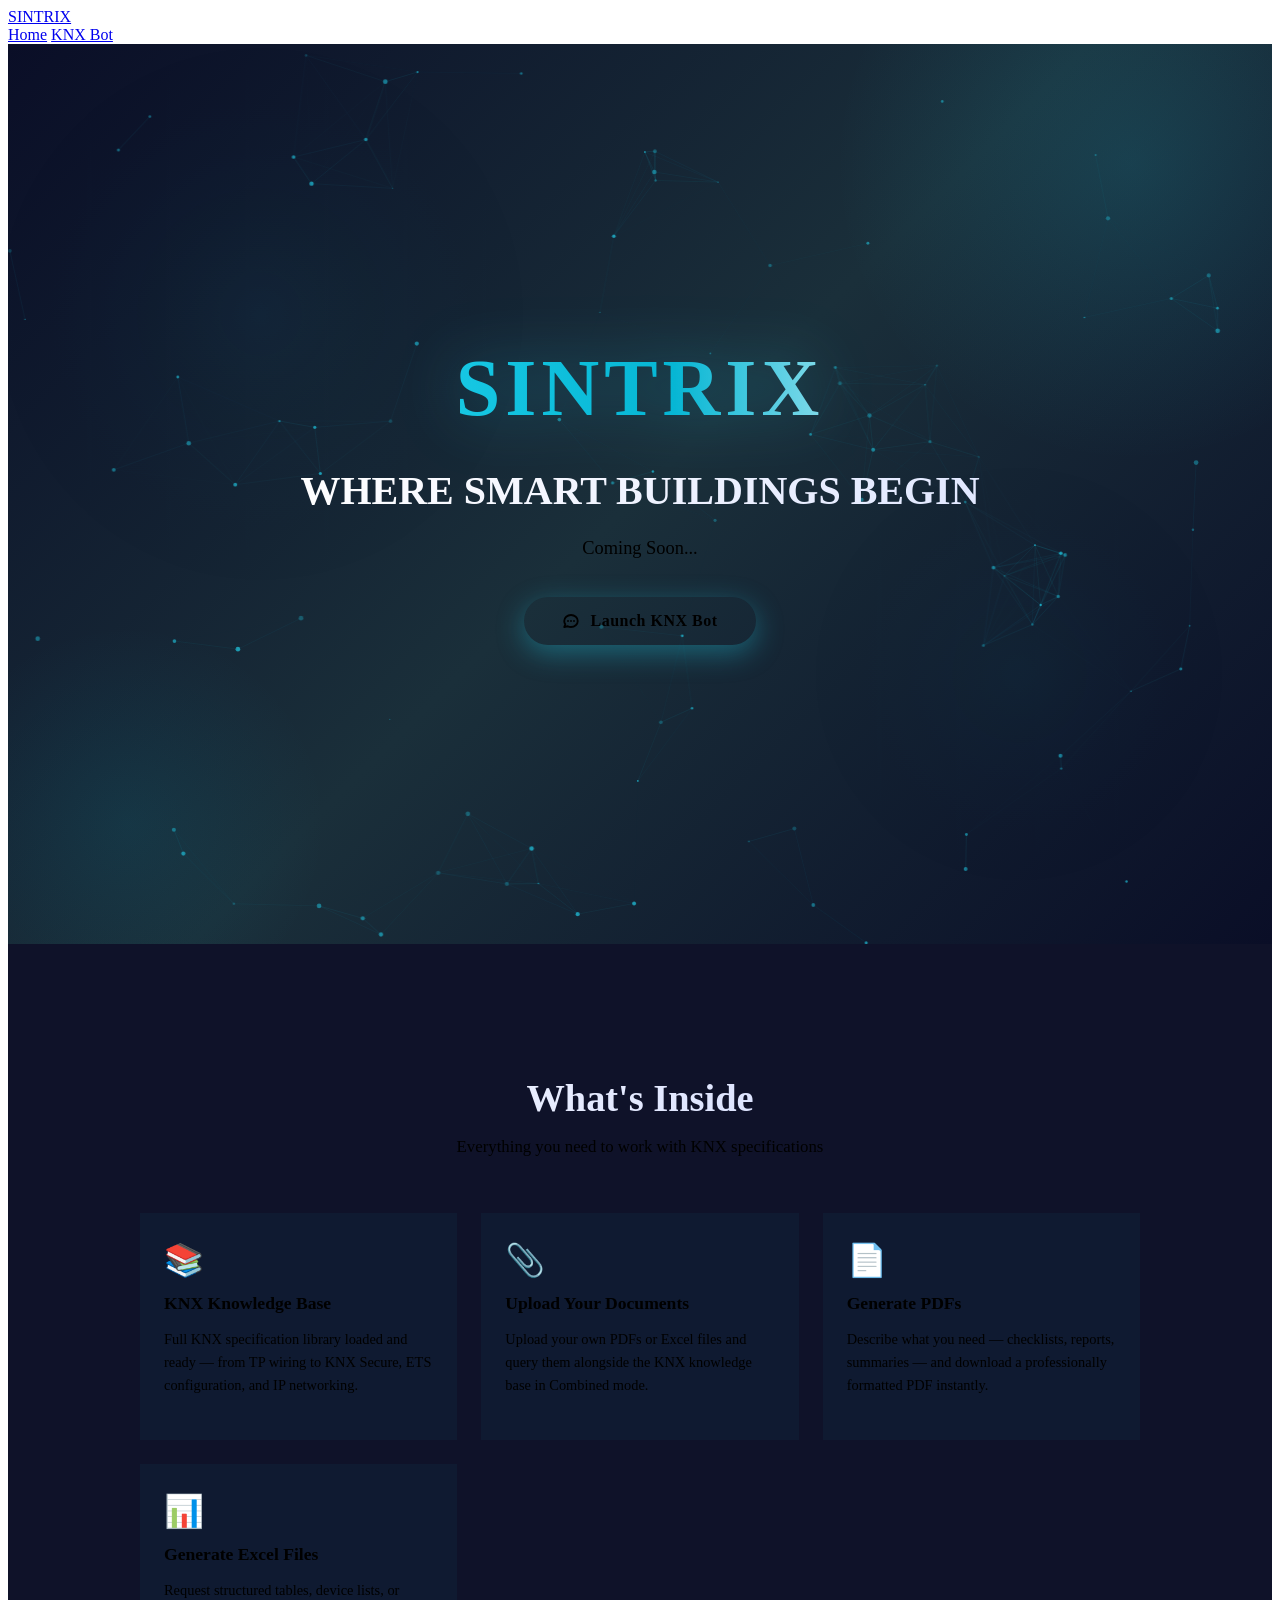
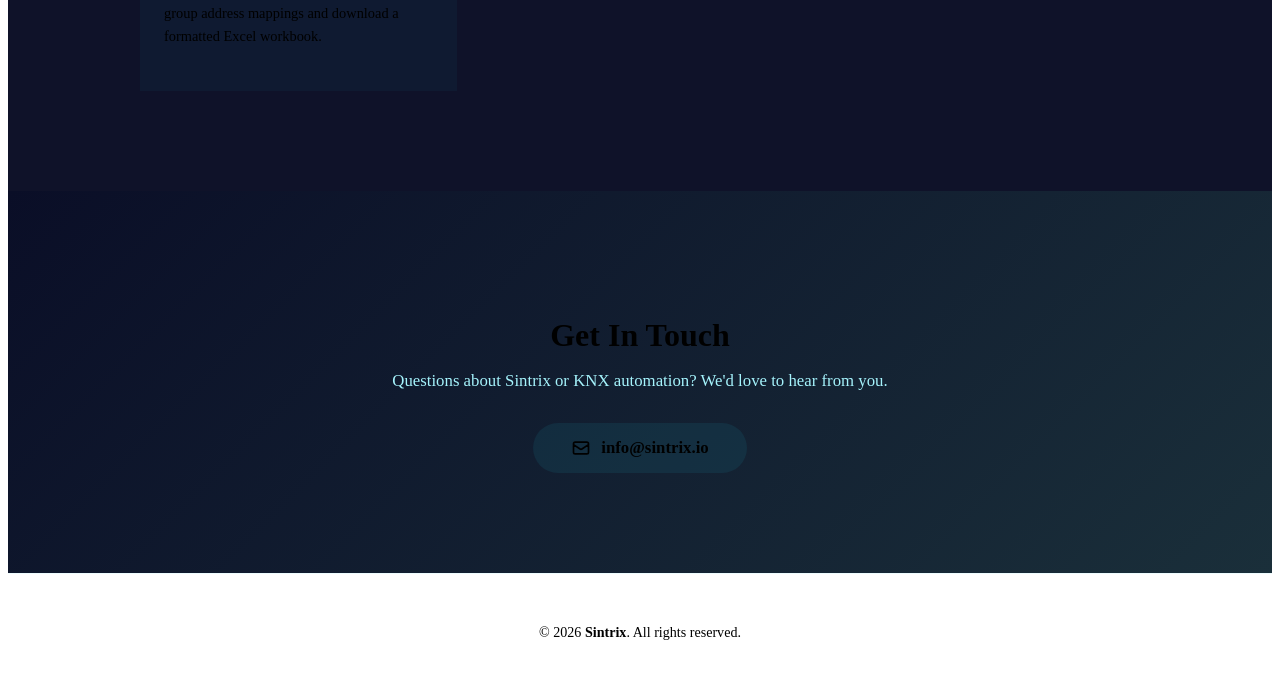
==== frontend/index.html @ 9a5b4a40 "Initial commit — Sintrix KNX Bot RAG4 Full-stack KNX expert chatbot: FastAPI backend, Vanilla JS fro" ====
<!DOCTYPE html>
<html lang="en">

<head>
  <meta charset="UTF-8" />
  <meta name="viewport" content="width=device-width, initial-scale=1.0" />
  <title>Sintrix — Engineering KNX Systems</title>
  <meta name="description" content="Sintrix — Engineering KNX Systems powered by KNX technology." />
  <link rel="stylesheet" href="/knx-bot/css/main.css" />
  <style>
    /* ── Hero ──────────────────────────────────────────────────── */
    .hero {
      min-height: 100vh;
      display: flex;
      align-items: center;
      justify-content: center;
      position: relative;
      overflow: hidden;
      background: linear-gradient(135deg, #0a0e27 0%, #1a2f3a 50%, #0a0e27 100%);
      padding-top: var(--nav-height);
    }

    .hero::before {
      content: '';
      position: absolute;
      width: 600px;
      height: 600px;
      background: radial-gradient(circle, rgba(34, 211, 238, 0.13) 0%, transparent 70%);
      border-radius: 50%;
      top: -180px;
      right: -160px;
      animation: orb-pulse 8s ease-in-out infinite;
      pointer-events: none;
    }

    .hero::after {
      content: '';
      position: absolute;
      width: 400px;
      height: 400px;
      background: radial-gradient(circle, rgba(6, 182, 212, 0.09) 0%, transparent 70%);
      border-radius: 50%;
      bottom: -80px;
      left: -80px;
      animation: orb-pulse 6s ease-in-out infinite reverse;
      pointer-events: none;
    }

    @keyframes orb-pulse {

      0%,
      100% {
        transform: scale(1);
        opacity: 1;
      }

      50% {
        transform: scale(1.1);
        opacity: 0.75;
      }
    }

    canvas#hero-particles {
      position: absolute;
      inset: 0;
      width: 100%;
      height: 100%;
      pointer-events: none;
      z-index: 0;
    }

    .hero-content {
      position: relative;
      z-index: 1;
      text-align: center;
      max-width: 860px;
      padding: 40px 24px;
    }

    .hero-logo {
      font-size: 5rem;
      font-weight: 700;
      letter-spacing: 5px;
      margin-bottom: 1.6rem;
      background: linear-gradient(90deg, #22d3ee 0%, #06b6d4 55%, #ffffff 100%);
      -webkit-background-clip: text;
      -webkit-text-fill-color: transparent;
      background-clip: text;
      filter: drop-shadow(0 0 32px rgba(34, 211, 238, 0.4));
    }

    .hero-tagline {
      font-size: 2.5rem;
      font-weight: 700;
      line-height: 1.2;
      margin-bottom: 1.2rem;
      background: linear-gradient(135deg, #ffffff 0%, #e0e7ff 100%);
      -webkit-background-clip: text;
      -webkit-text-fill-color: transparent;
      background-clip: text;
      padding-bottom: 0.2rem;
    }

    .hero-sub {
      font-size: 1.15rem;
      color: var(--text-secondary);
      margin-bottom: 2.4rem;
      max-width: 520px;
      margin-left: auto;
      margin-right: auto;
    }

    .hero-cta {
      display: inline-flex;
      align-items: center;
      gap: 10px;
      padding: 15px 38px;
      background: linear-gradient(135deg, var(--cyan) 0%, var(--cyan-dim) 100%);
      color: var(--bg-primary);
      font-weight: 700;
      font-size: 1rem;
      border-radius: 50px;
      text-decoration: none;
      box-shadow: 0 8px 28px rgba(34, 211, 238, 0.35);
      transition: transform 0.25s, box-shadow 0.25s;
      letter-spacing: 0.5px;
    }

    .hero-cta:hover {
      transform: translateY(-3px);
      box-shadow: 0 14px 40px rgba(34, 211, 238, 0.5);
    }

    .hero-cta svg {
      width: 18px;
      height: 18px;
      flex-shrink: 0;
    }

    /* ── Features section ─────────────────────────────────────── */
    .features-section {
      padding: 100px 24px;
      background: #0f1229;
      position: relative;
    }

    .features-section::before {
      content: '';
      position: absolute;
      top: 0;
      left: 0;
      right: 0;
      height: 1px;
      background: linear-gradient(90deg, transparent 0%, var(--cyan) 50%, transparent 100%);
    }

    .section-title {
      font-size: 2.4rem;
      font-weight: 700;
      text-align: center;
      margin-bottom: 0.8rem;
      background: linear-gradient(135deg, #ffffff 0%, #c7d2fe 100%);
      -webkit-background-clip: text;
      -webkit-text-fill-color: transparent;
      background-clip: text;
    }

    .section-sub {
      text-align: center;
      color: var(--text-secondary);
      font-size: 1.05rem;
      margin-bottom: 3.5rem;
    }

    .features-grid {
      display: grid;
      grid-template-columns: repeat(auto-fit, minmax(240px, 1fr));
      gap: 24px;
      max-width: 1000px;
      margin: 0 auto;
    }

    .feature-card {
      background: rgba(34, 211, 238, 0.04);
      border: 1px solid var(--cyan-border);
      border-radius: var(--radius);
      padding: 28px 24px;
      transition: border-color 0.3s, transform 0.3s, box-shadow 0.3s;
    }

    .feature-card:hover {
      border-color: var(--cyan);
      transform: translateY(-4px);
      box-shadow: 0 12px 36px rgba(34, 211, 238, 0.12);
    }

    .feature-icon {
      font-size: 2rem;
      margin-bottom: 14px;
    }

    .feature-title {
      font-size: 1.1rem;
      font-weight: 600;
      color: var(--cyan);
      margin-bottom: 8px;
    }

    .feature-desc {
      font-size: 0.9rem;
      color: var(--text-secondary);
      line-height: 1.6;
    }

    /* ── Contact section ──────────────────────────────────────── */
    .contact-section {
      padding: 100px 24px;
      background: linear-gradient(135deg, #0a0e27 0%, #1a2f3a 100%);
    }

    .contact-inner {
      text-align: center;
      max-width: 540px;
      margin: 0 auto;
    }

    .contact-title {
      font-size: 2rem;
      font-weight: 700;
      margin-bottom: 1rem;
    }

    .contact-text {
      color: #a5f3fc;
      font-size: 1.05rem;
      margin-bottom: 2rem;
    }

    .email-btn {
      display: inline-flex;
      align-items: center;
      gap: 10px;
      padding: 15px 38px;
      background: rgba(34, 211, 238, 0.08);
      border: 2px solid var(--cyan);
      border-radius: 50px;
      color: var(--cyan);
      text-decoration: none;
      font-size: 1.05rem;
      font-weight: 600;
      transition: background 0.3s, transform 0.25s, box-shadow 0.3s;
    }

    .email-btn:hover {
      background: rgba(34, 211, 238, 0.18);
      transform: translateY(-2px);
      box-shadow: 0 10px 32px rgba(34, 211, 238, 0.3);
    }

    .email-btn svg {
      width: 20px;
      height: 20px;
      flex-shrink: 0;
    }

    /* ── Footer ───────────────────────────────────────────────── */
    footer {
      padding: 36px 24px;
      text-align: center;
      background: var(--bg-primary);
      border-top: 1px solid rgba(34, 211, 238, 0.08);
    }

    .footer-text {
      color: var(--text-muted);
      font-size: 0.88rem;
    }

    .footer-brand {
      color: var(--cyan);
      font-weight: 600;
    }

    /* ── Responsive ───────────────────────────────────────────── */
    @media (max-width: 768px) {
      .hero-logo {
        font-size: 3.5rem;
      }

      .hero-tagline {
        font-size: 2.1rem;
      }

      .section-title {
        font-size: 1.9rem;
      }
    }

    @media (max-width: 480px) {
      .hero-logo {
        font-size: 2.8rem;
        letter-spacing: 3px;
      }

      .hero-tagline {
        font-size: 1.6rem;
      }

      .hero-cta {
        padding: 13px 28px;
        font-size: 0.92rem;
      }
    }
  </style>
</head>

<body>

  <!-- Navigation -->
  <nav class="site-nav">
    <a href="/" class="nav-brand">SINTRIX</a>
    <div class="nav-links">
      <a href="/" class="nav-link active">Home</a>
      <a href="/knx-bot" class="nav-link nav-link-cta">KNX Bot</a>
    </div>
  </nav>

  <!-- Hero -->
  <section class="hero">
    <canvas id="hero-particles"></canvas>
    <div class="hero-content">
      <div class="hero-logo">SINTRIX</div>
      <h1 class="hero-tagline">WHERE SMART BUILDINGS BEGIN</h1>
      <p class="hero-sub">
        Coming Soon...
      </p>
      <a href="/knx-bot" class="hero-cta">
        <svg fill="none" stroke="currentColor" viewBox="0 0 24 24">
          <path stroke-linecap="round" stroke-linejoin="round" stroke-width="2.5" d="M8 12h.01M12 12h.01M16 12h.01M21 12c0 4.418-4.03 8-9 8a9.863
                 9.863 0 01-4.255-.949L3 20l1.395-3.72C3.512 15.042 3
                 13.574 3 12c0-4.418 4.03-8 9-8s9 3.582 9 8z" />
        </svg>
        Launch KNX Bot
      </a>
    </div>
  </section>

  <!-- Features -->
  <section class="features-section">
    <div class="container" style="max-width:1100px;margin:0 auto;">
      <h2 class="section-title">What's Inside</h2>
      <p class="section-sub">Everything you need to work with KNX specifications</p>
      <div class="features-grid">
        <div class="feature-card">
          <div class="feature-icon">📚</div>
          <div class="feature-title">KNX Knowledge Base</div>
          <p class="feature-desc">
            Full KNX specification library loaded and ready — from TP wiring to
            KNX Secure, ETS configuration, and IP networking.
          </p>
        </div>
        <div class="feature-card">
          <div class="feature-icon">📎</div>
          <div class="feature-title">Upload Your Documents</div>
          <p class="feature-desc">
            Upload your own PDFs or Excel files and query them alongside the KNX
            knowledge base in Combined mode.
          </p>
        </div>
        <div class="feature-card">
          <div class="feature-icon">📄</div>
          <div class="feature-title">Generate PDFs</div>
          <p class="feature-desc">
            Describe what you need — checklists, reports, summaries — and download
            a professionally formatted PDF instantly.
          </p>
        </div>
        <div class="feature-card">
          <div class="feature-icon">📊</div>
          <div class="feature-title">Generate Excel Files</div>
          <p class="feature-desc">
            Request structured tables, device lists, or group address mappings and
            download a formatted Excel workbook.
          </p>
        </div>
      </div>
    </div>
  </section>

  <!-- Contact -->
  <section class="contact-section">
    <div class="contact-inner">
      <h2 class="contact-title">Get In Touch</h2>
      <p class="contact-text">
        Questions about Sintrix or KNX automation? We'd love to hear from you.
      </p>
      <a href="mailto:info@sintrix.io" class="email-btn">
        <svg fill="none" stroke="currentColor" viewBox="0 0 24 24">
          <path stroke-linecap="round" stroke-linejoin="round" stroke-width="2" d="M3 8l7.89 5.26a2 2 0 002.22 0L21 8M5 19h14a2 2 0
                 002-2V7a2 2 0 00-2-2H5a2 2 0 00-2 2v10a2 2 0 002 2z" />
        </svg>
        info@sintrix.io
      </a>
    </div>
  </section>

  <footer>
    <p class="footer-text">
      &copy; 2026 <span class="footer-brand">Sintrix</span>. All rights reserved.
    </p>
  </footer>

  <script>
    /* ── Connected Particle Network (Synced & Persistent) ────── */
    (function () {
      const canvas = document.getElementById('hero-particles');
      const ctx = canvas.getContext('2d');
      let W, H, particles = [], mouse = { x: -9999, y: -9999 };
      const STORAGE_KEY = 'sintrix_particle_state';

      const COUNT = 100, SPEED = 0.15, CONNECT_DIST = 140, MOUSE_REPEL = 100;

      function resize() {
        W = canvas.width = window.innerWidth;
        H = canvas.height = window.innerHeight;
      }

      function mkParticle(existing = null) {
        return {
          x: existing ? existing.x : Math.random() * W,
          y: existing ? existing.y : Math.random() * H,
          vx: existing ? existing.vx : (Math.random() - 0.5) * SPEED,
          vy: existing ? existing.vy : (Math.random() - 0.5) * SPEED,
          r: existing ? existing.r : Math.random() * 1.8 + 0.6,
          alpha: existing ? existing.alpha : Math.random() * 0.5 + 0.2
        };
      }

      function init() {
        resize();
        const stored = sessionStorage.getItem(STORAGE_KEY);
        if (stored) {
          try {
            const data = JSON.parse(stored);
            particles = data.map(p => mkParticle(p));
          } catch (e) {
            particles = Array.from({ length: COUNT }, mkParticle);
          }
        } else {
          particles = Array.from({ length: COUNT }, mkParticle);
        }
      }

      function saveState() {
        sessionStorage.setItem(STORAGE_KEY, JSON.stringify(particles.map(p => ({
          x: p.x, y: p.y, vx: p.vx, vy: p.vy, r: p.r, alpha: p.alpha
        }))));
      }

      let frameCount = 0;
      function draw() {
        ctx.clearRect(0, 0, W, H);

        // Radial glow orbs (Synced with Reference)
        const orbs = [
          { x: W * 0.2, y: H * 0.3, r: 280, c: 'rgba(34,211,238,0.04)' },
          { x: W * 0.8, y: H * 0.7, r: 220, c: 'rgba(6,182,212,0.03)' }
        ];
        orbs.forEach(o => {
          const g = ctx.createRadialGradient(o.x, o.y, 0, o.x, o.y, o.r);
          g.addColorStop(0, o.c);
          g.addColorStop(1, 'transparent');
          ctx.fillStyle = g;
          ctx.beginPath();
          ctx.arc(o.x, o.y, o.r, 0, Math.PI * 2);
          ctx.fill();
        });

        // Move & repel
        particles.forEach(p => {
          const dx = p.x - mouse.x, dy = p.y - mouse.y;
          const dist = Math.sqrt(dx * dx + dy * dy);
          if (dist < MOUSE_REPEL) {
            const force = (MOUSE_REPEL - dist) / MOUSE_REPEL * 0.8;
            p.vx += (dx / dist) * force;
            p.vy += (dy / dist) * force;
          }
          // Damping
          p.vx *= 0.98; p.vy *= 0.98;
          p.x += p.vx; p.y += p.vy;

          // Wrap around screen
          if (p.x < 0) p.x = W; if (p.x > W) p.x = 0;
          if (p.y < 0) p.y = H; if (p.y > H) p.y = 0;
        });

        // Connections
        for (let i = 0; i < particles.length; i++) {
          for (let j = i + 1; j < particles.length; j++) {
            const a = particles[i], b = particles[j];
            const dx = a.x - b.x, dy = a.y - b.y;
            const d = Math.sqrt(dx * dx + dy * dy);
            if (d < CONNECT_DIST) {
              ctx.strokeStyle = `rgba(34,211,238,${0.15 * (1 - d / CONNECT_DIST)})`;
              ctx.lineWidth = 0.7;
              ctx.beginPath();
              ctx.moveTo(a.x, a.y);
              ctx.lineTo(b.x, b.y);
              ctx.stroke();
            }
          }
        }

        // Dots
        particles.forEach(p => {
          ctx.fillStyle = `rgba(34,211,238,${p.alpha})`;
          ctx.beginPath();
          ctx.arc(p.x, p.y, p.r, 0, Math.PI * 2);
          ctx.fill();
        });

        if (frameCount++ % 10 === 0) saveState();
        requestAnimationFrame(draw);
      }

      window.addEventListener('resize', resize);
      window.addEventListener('mousemove', e => {
        const rect = canvas.getBoundingClientRect();
        mouse.x = e.clientX - rect.left;
        mouse.y = e.clientY - rect.top;
      });
      window.addEventListener('mouseleave', () => { mouse.x = -9999; mouse.y = -9999; });

      init();
      draw();
    })();
  </script>

</body>

</html>
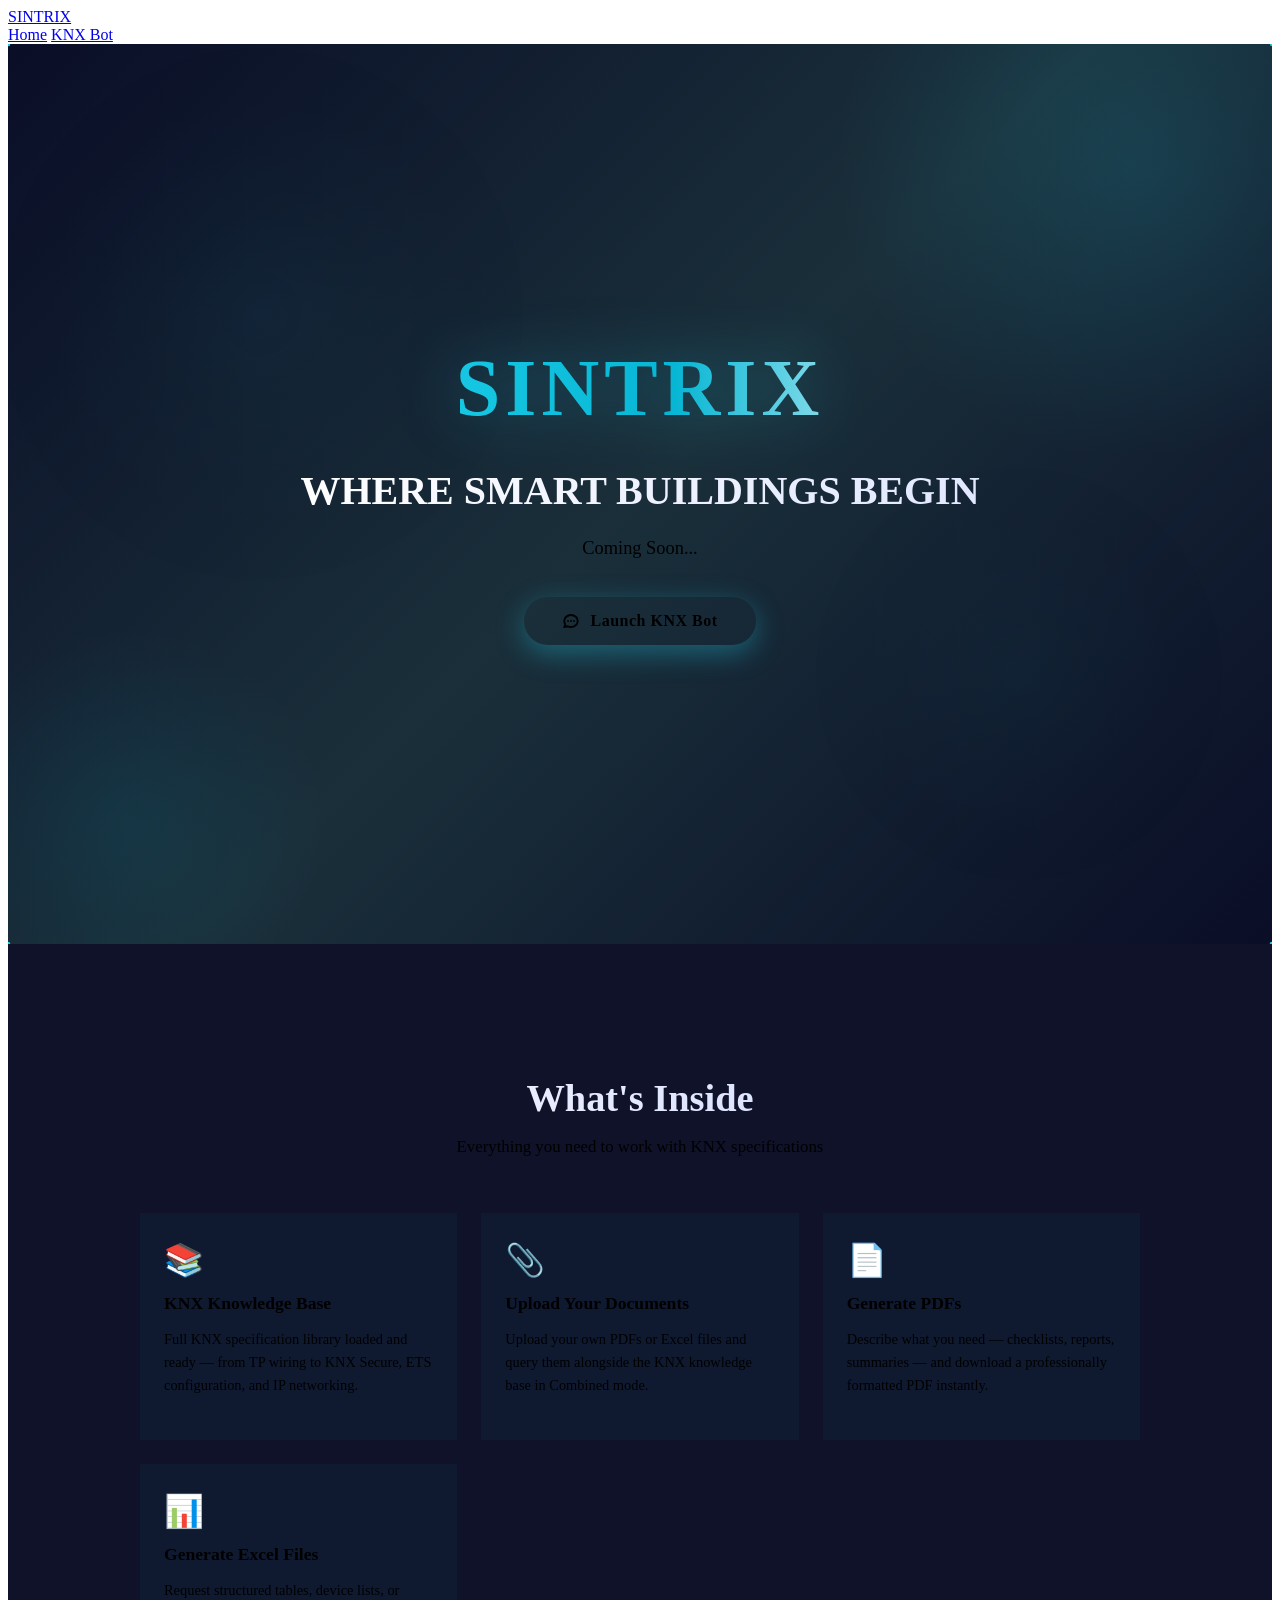
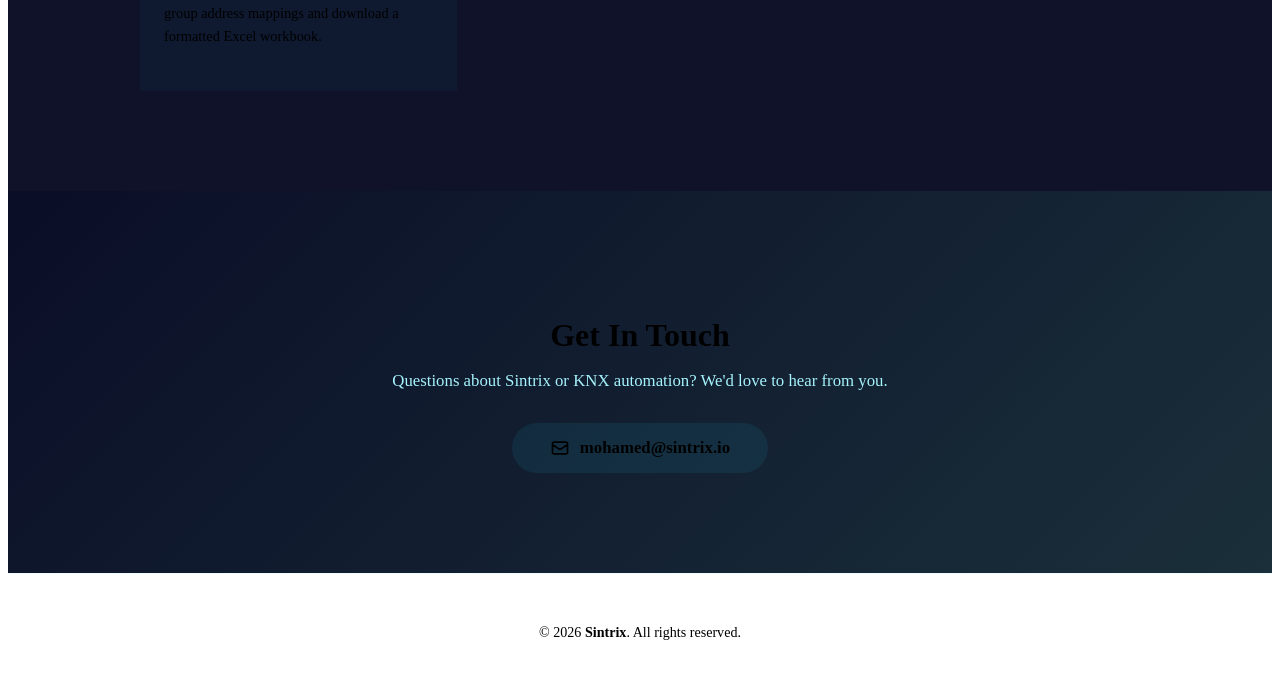
==== commit 868a2241: "mobile UI fix + update contact email" ====
--- a/frontend/index.html
+++ b/frontend/index.html
@@ -394,12 +394,12 @@
       <p class="contact-text">
         Questions about Sintrix or KNX automation? We'd love to hear from you.
       </p>
-      <a href="mailto:info@sintrix.io" class="email-btn">
+      <a href="mailto:mohamed@sintrix.io" class="email-btn">
         <svg fill="none" stroke="currentColor" viewBox="0 0 24 24">
           <path stroke-linecap="round" stroke-linejoin="round" stroke-width="2" d="M3 8l7.89 5.26a2 2 0 002.22 0L21 8M5 19h14a2 2 0
                  002-2V7a2 2 0 00-2-2H5a2 2 0 00-2 2v10a2 2 0 002 2z" />
         </svg>
-        info@sintrix.io
+        mohamed@sintrix.io
       </a>
     </div>
   </section>
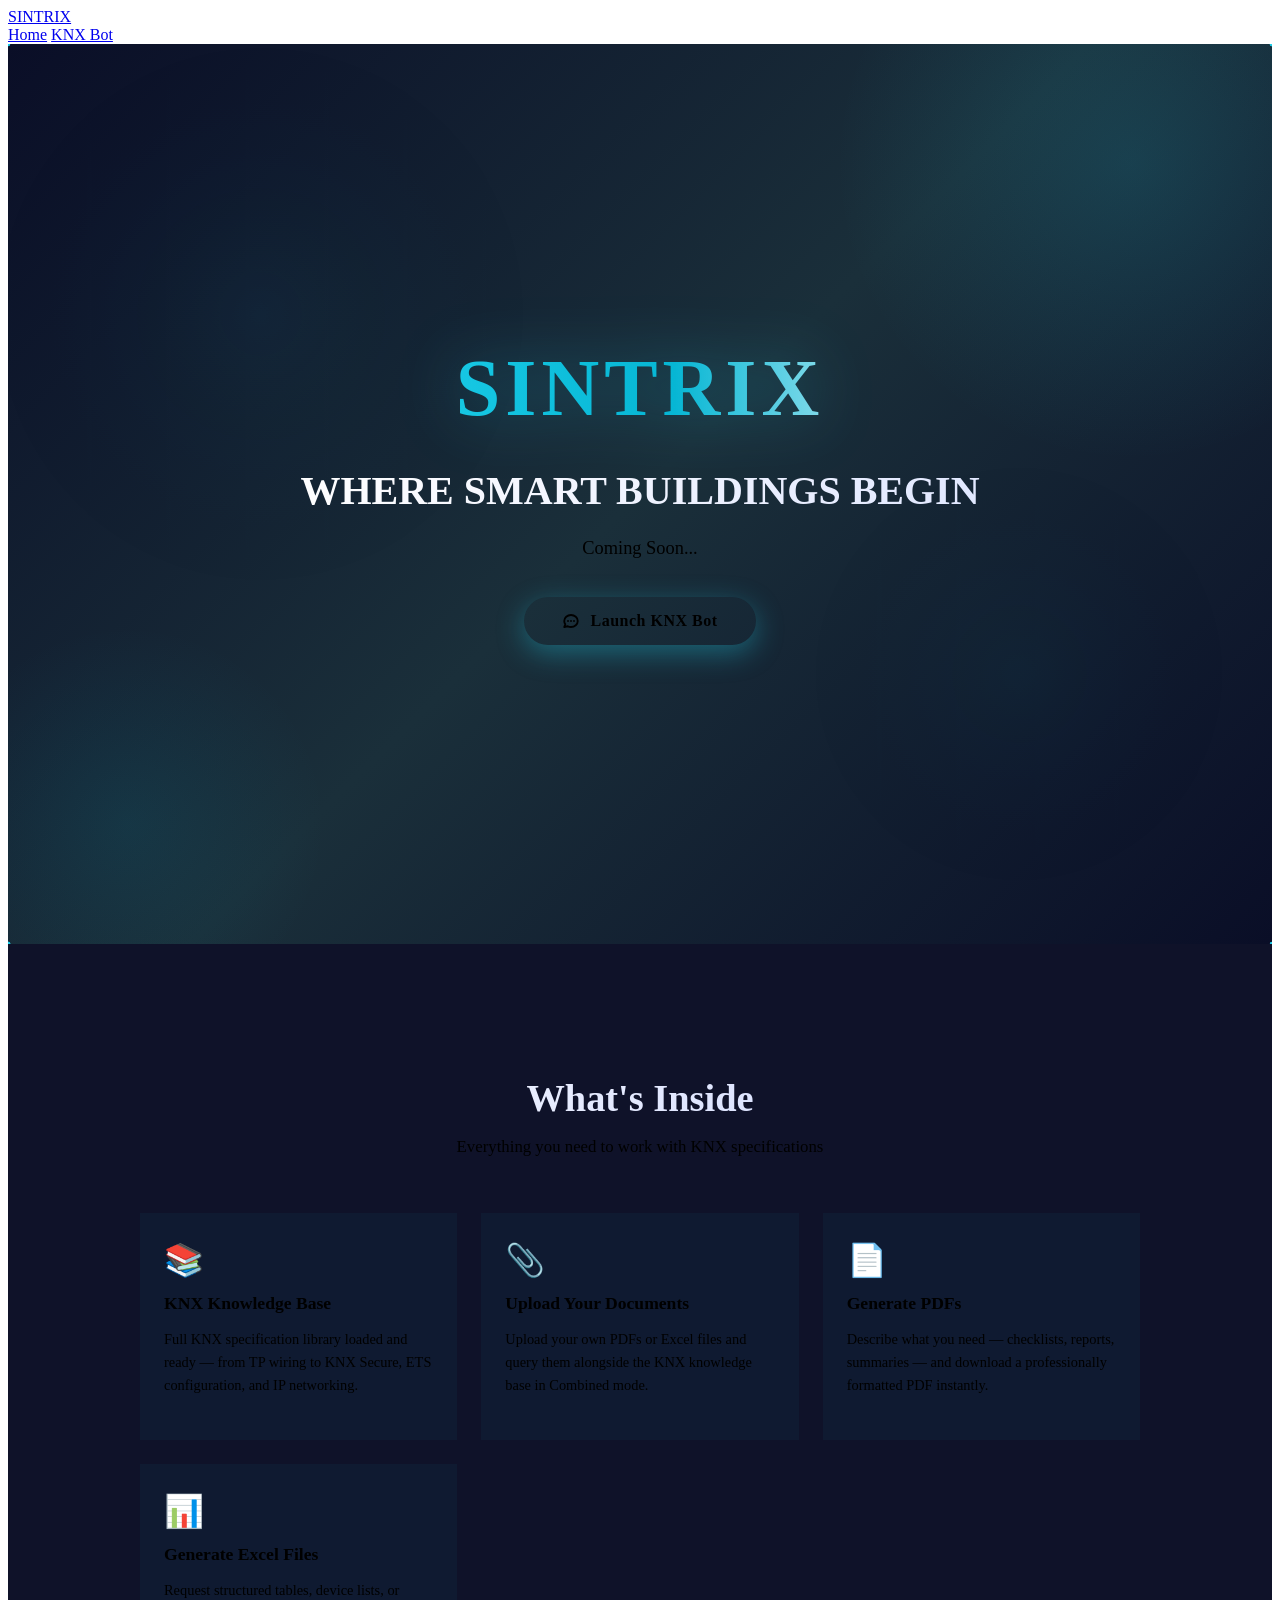
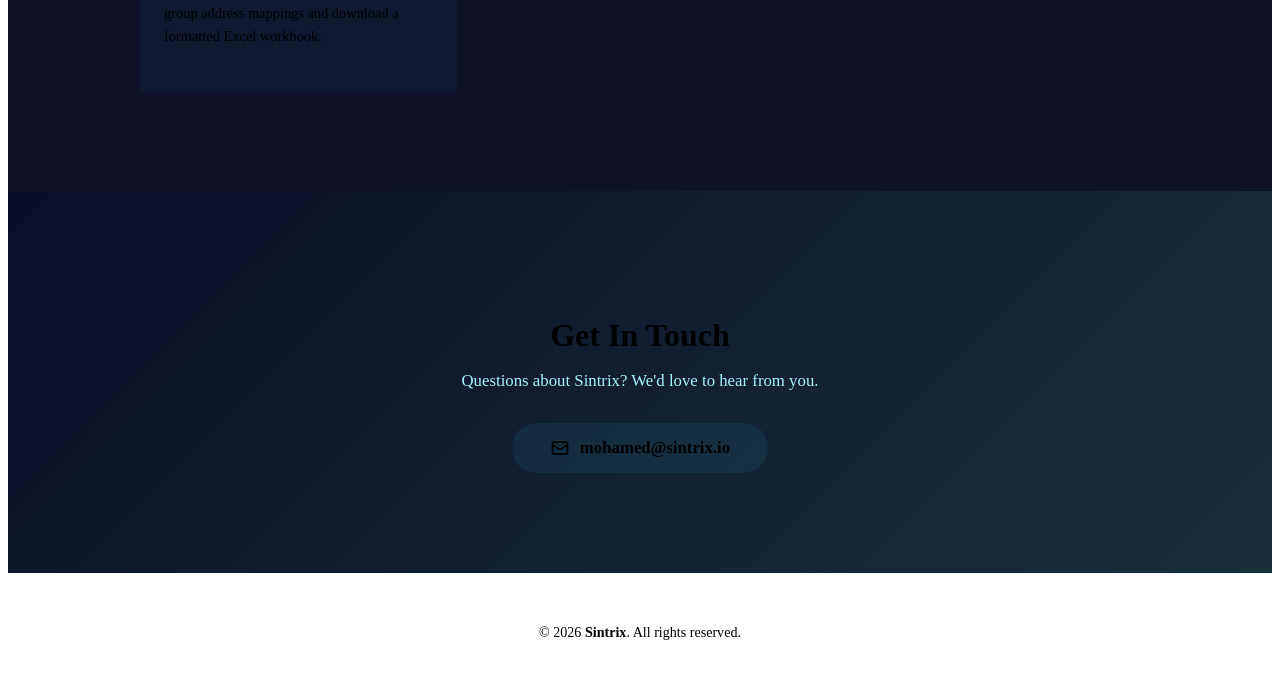
==== commit dd432c2d: "Update contact section text on home page Co-Authored-By: Claude Sonnet 4.6 <noreply@anthropic.com>" ====
--- a/frontend/index.html
+++ b/frontend/index.html
@@ -392,7 +392,7 @@
     <div class="contact-inner">
       <h2 class="contact-title">Get In Touch</h2>
       <p class="contact-text">
-        Questions about Sintrix or KNX automation? We'd love to hear from you.
+        Questions about Sintrix? We'd love to hear from you.
       </p>
       <a href="mailto:mohamed@sintrix.io" class="email-btn">
         <svg fill="none" stroke="currentColor" viewBox="0 0 24 24">
